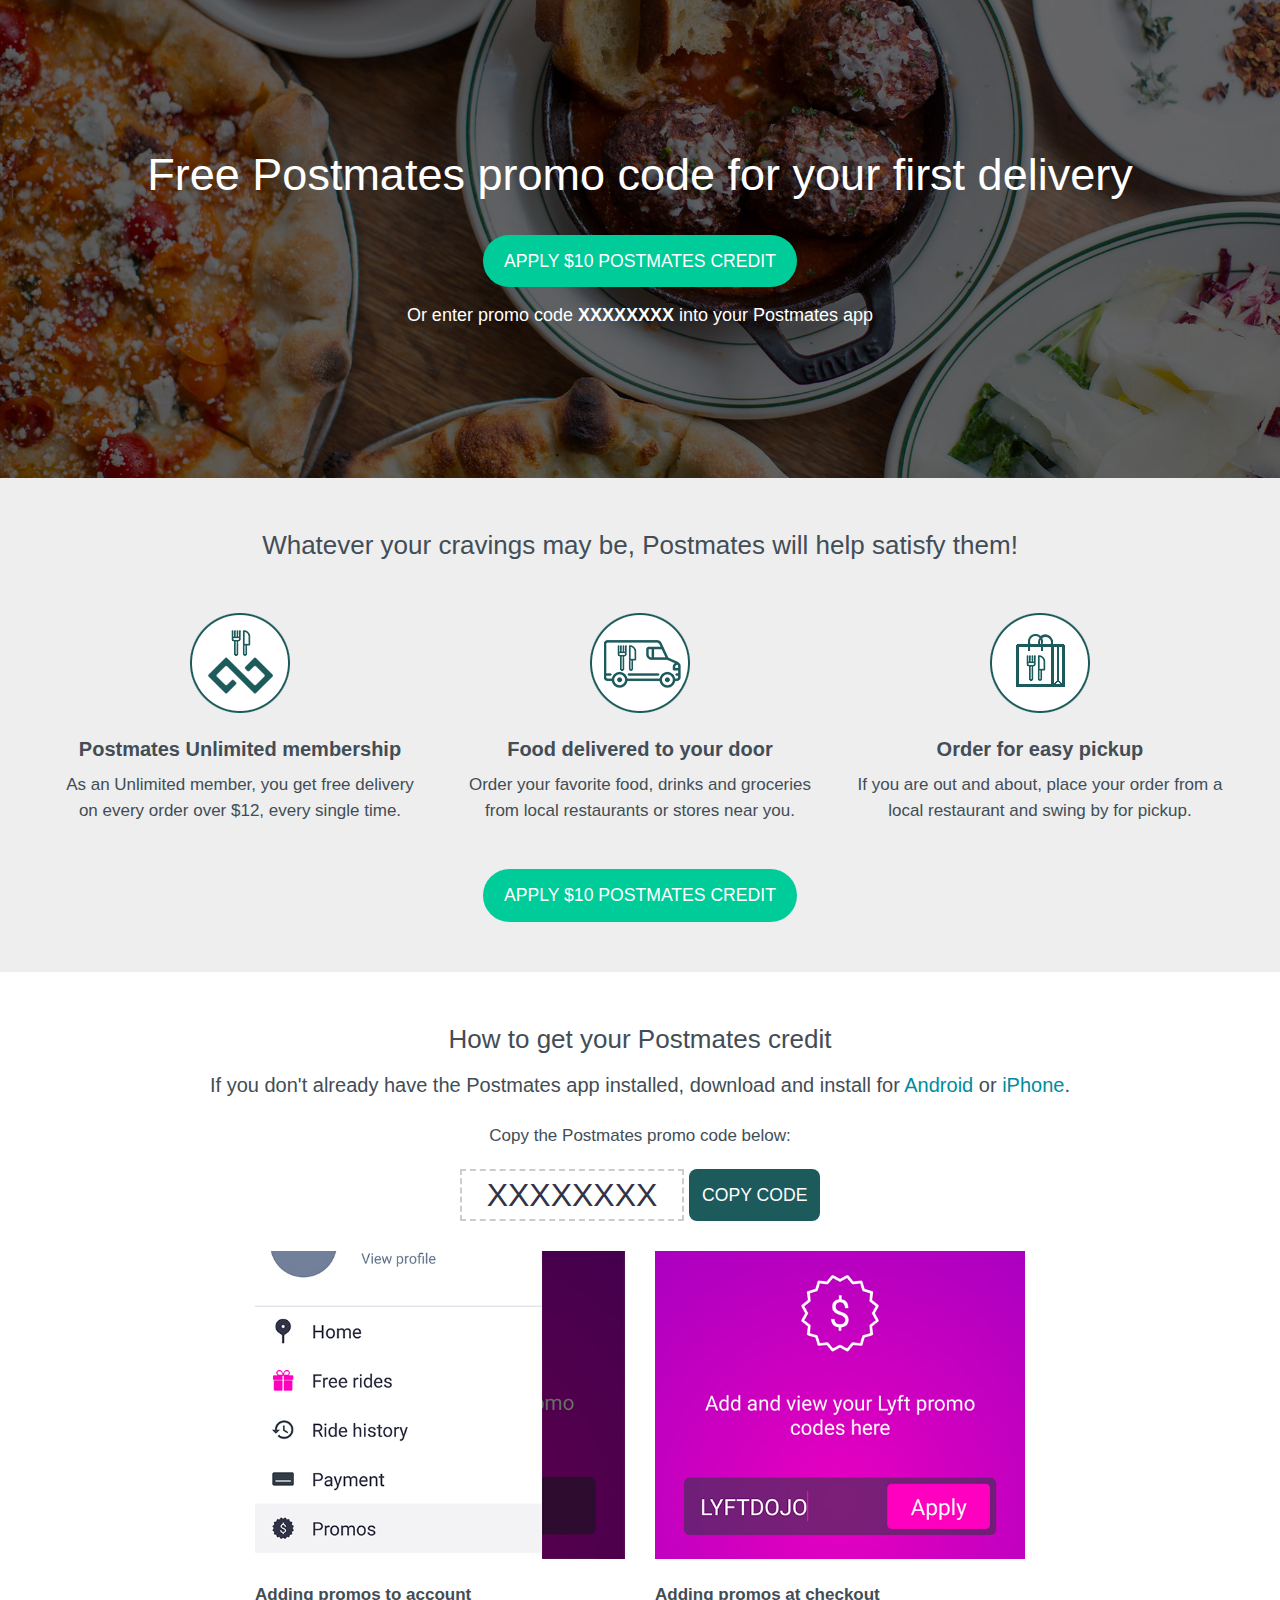
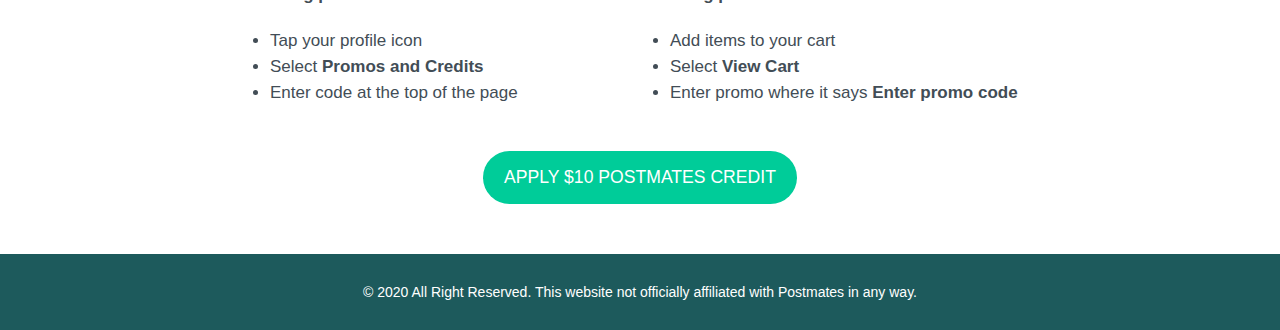
==== index.html @ f3caaba7 "Update index.html" ====
<!DOCTYPE html>
<html prefix="og: http://ogp.me/ns#" xml:lang="en-US" xmlns="http://www.w3.org/1999/xhtml" >
       <head class="at-element-marker">
       <meta http-equiv="content-type" content="text/html; charset=UTF-8">
       <link rel="shortcut icon" href="http://postmates.promo/images/favicon.ico" type="image/x-icon; charset=binary">
       <link rel="icon" href="http://postmates.promo/images/favicon.ico" type="image/x-icon; charset=binary">
       <link rel="stylesheet" type="text/css" href="css/template.css" media="all">
       <link rel="stylesheet" type="text/css" href="css/postmates.css" media="all">
       <script src="https://ajax.googleapis.com/ajax/libs/jquery/2.1.1/jquery.min.js"></script>
       <title>Enter XXXXXXXX - Postmates Promo Code - Get $10 free towards your first food delivery</title>
       <meta name="description" content="Postmates promo codes worth $10 off your first food delivery">
       <meta name="viewport" content="width=device-width, maximum-scale=1, initial-scale=1.0, user-scalable=0, minimal-ui">
       <meta name="theme-color" content="#FFDF18" />
       <script type="text/javascript">
		  function copyToClipboard(element) {
  			var $temp = $("<input>");
  			$("body").append($temp);
  			$temp.val($(element).text()).select();
  			document.execCommand("copy");
  			$temp.remove();
		  }
	   </script>
	   <!-- Hotjar Tracking Code for http://postmates.promo/ -->
<script>
    (function(h,o,t,j,a,r){
        h.hj=h.hj||function(){(h.hj.q=h.hj.q||[]).push(arguments)};
        h._hjSettings={hjid:581943,hjsv:5};
        a=o.getElementsByTagName('head')[0];
        r=o.createElement('script');r.async=1;
        r.src=t+h._hjSettings.hjid+j+h._hjSettings.hjsv;
        a.appendChild(r);
    })(window,document,'//static.hotjar.com/c/hotjar-','.js?sv=');
</script>
       </head>

<body>
<div id="canvas" class="canvas tpl-default">
  <div id="page" class="page">
    <div id="main" class="main hide-toolbar"> 
      <!-- Special submenu for All Products and Download Page --> 
      <!--TYPO3SEARCH_begin-->
      <div id="main-content"> 
        
        <!-- HERO BANNER MODULE -->
        <div id="content-c321915" class="section faded-teal" style="background-image: url('images/postmates-hero.jpg');"> <img src="images/postmates-hero.jpg" data-in-lg-src="images/postmates-hero.jpg" data-in-sm-src="images/postmates-hero.jpg" data-in-md-src="images/postmates-hero.jpg" data-in-xs-src="images/postmates-hero.jpg" data-in-xxs-src="images/postmates-hero.jpg" data-in-xl-src="images/postmates-hero.jpg" class="rimg section-image" data-remote=".section">
          <div class="container">
            <div class="section-content">
              <div id="content-c321913" class="csc-default skin-padding-m">
                <h1 class="align-center" style="color:#fff">Free Postmates promo code for your first delivery</h1>
              </div>
              <div id="content-c321918" class="csc-default">
                <div class="align-center"> <a onclick="goog_report_conversion('http://postmates.promo')" href="https://www.lyft.com/invite/LYFTDOJO" target="_blank" class="teal-button">APPLY $10 POSTMATES CREDIT</a>
                  <div style="color: #FFFFFF; font-size: 18px; margin-top:15px">Or enter promo code <b>XXXXXXXX</b> into your Postmates app</div>
                </div>
              </div>
            </div>
          </div>
        </div>
        
        <!-- DELIVERY TYPES MODULE -->
        <div id="ride-types" class="section faded-gray-lighter faded-opaque">
          <div class="container">
            <div class="section-content">
              <div id="content-c321931" class="csc-default skin-mb-l">
                <h3 class="align-center">Whatever your cravings may be, Postmates will help satisfy them!</h3>
              </div>
              <div id="content-c321939" class="csc-default">
                <div class="row flex skin-mb-s">
                  <div class="col col-sm-4">
                    <div id="content-c321934" class="csc-default">
                      <div class="csc-textpic csc-textpic-center csc-textpic-above"><a onclick="goog_report_conversion('http://postmates.promo')" href="https://www.postmates.com/" target="_blank"><img src="images/postmates-unlimited-icon.png" data-in-lg-src="images/postmates-unlimited-icon.png" data-in-sm-src="images/postmates-unlimited-icon.png" data-in-md-src="images/postmates-unlimited-icon.png" data-in-xs-src="images/postmates-unlimited-icon.png" data-in-xxs-src="images/postmates-unlimited-icon.png" data-in-xl-src="images/postmates-unlimited-icon.png" class="rimg" alt="Postmates Unlimited membership" title="Postmates Unlimited membership"></a> </div>
                    </div>
                    <div id="content-c321935" class="csc-default">
                      <h4 class="align-center bold">Postmates Unlimited membership</h4>
                      <p class="align-center">As an Unlimited member, you get free delivery on every order over $12, every single time.</p>
                    </div>
                  </div>
                  <div class="col col-sm-4">
                    <div id="content-c321932" class="csc-default">
                      <div class="csc-textpic csc-textpic-center csc-textpic-above"><a onclick="goog_report_conversion('http://postmates.promo')" href="https://www.postmates.com/" target="_blank"><img src="images/postmates-delivery-icon.png" data-in-lg-src="images/postmates-delivery-icon.png" data-in-sm-src="images/postmates-delivery-icon.png" data-in-md-src="images/postmates-delivery-icon.png" data-in-xs-src="images/postmates-delivery-icon.png" data-in-xxs-src="images/postmates-delivery-icon.png" data-in-xl-src="images/postmates-delivery-icon.png" class="rimg" alt="Food delivered to your door" title="Food delivered to your door"></a> </div>
                    </div>
                    <div id="content-c321937" class="csc-default">
                      <h4 class="align-center bold">Food delivered to your door</h4>
                      <p class="align-center">Order your favorite food, drinks and groceries from local restaurants or stores near you.</p>
                    </div>
                  </div>
                  <div class="col col-sm-4">
                    <div id="content-c321933" class="csc-default">
                      <div class="csc-textpic csc-textpic-center csc-textpic-above"><a onclick="goog_report_conversion('http://postmates.promo')" href="https://www.postmates.com/" target="_blank"><img src="images/postmates-pickup-icon.png" data-in-lg-src="images/postmates-pickup-icon.png" data-in-sm-src="images/postmates-pickup-icon.png" data-in-md-src="images/postmates-pickup-icon.png" data-in-xs-src="images/postmates-pickup-icon.png" data-in-xxs-src="images/postmates-pickup-icon.png" data-in-xl-src="images/postmates-pickup-icon.png" class="rimg" alt="Order for easy pickup" title="Order for easy pickup"></a> </div>
                    </div>
                    <div id="content-c321938" class="csc-default">
                      <h4 class="align-center bold">Order for easy pickup</h4>
                      <p class="align-center">If you are out and about, place your order from a local restaurant and swing by for pickup.</p>
                    </div>
                  </div>
                </div>
              </div>
              <div id="content-c321919" class="csc-default">
                <div class="align-center"> <a onclick="goog_report_conversion('http://postmates.promo')" href="https://www.postmates.com/" target="_blank" class="teal-button">APPLY $10 POSTMATES CREDIT</a> </div>
              </div>
            </div>
          </div>
        </div>
        
        <!-- HOW TO GET CREDIT MODULE -->
        
        <div id="how-to-get" class="section">
          <div class="container">
            <div class="section-content">
              <div id="content-c321831" class="csc-default skin-mb-l">
                <h3 class="align-center">How to get your Postmates credit</h3>
                <h4 class="align-center">If you don't already have the Postmates app installed, download and install for <a href="https://play.google.com/store/apps/details?id=com.postmates.android" target="_blank">Android</a> or <a href="https://apps.apple.com/us/app/postmates-food-delivery/id512393983" target="_blank">iPhone</a>.</h4>
              </div>
              <div id="content-c321819" class="csc-default">
                <div class="align-center">
                  <p class="align-center">Copy the Postmates promo code below:</p>
                  <div class="promo-button" id="promo">XXXXXXXX</div>
                  <button onclick="copyToClipboard('#promo')" class="dark-green-button" style="margin-bottom: 10px">COPY CODE</button>
                </div>
              </div>
              <div id="content-c321639" class="csc-default" style="margin-top: 20px">
                <div class="row flex skin-mb-s">
                  <div class="col col-sm-4 col-sm-offset-2">
                    <div id="content-c321834" class="csc-default">
                      <div class="csc-textpic csc-textpic-center csc-textpic-above"><img src="images/enter-code-snip-01.jpg" data-in-lg-src="images/enter-code-snip-01.jpg" data-in-sm-src="images/enter-code-snip-01.jpg" data-in-md-src="images/enter-code-snip-01.jpg" data-in-xs-src="images/enter-code-snip-01.jpg" data-in-xxs-src="images/enter-code-snip-01.jpg" data-in-xl-src="images/enter-code-snip-01.jpg" class="rimg" alt="Select Promos from the app menu" title="Select Promos from the app menu"> </div>
                    </div>
                    <div id="content-c321835" class="csc-default">
		       <p><strong>Adding promos to account</strong></p>
		       <ul>
			  <li>Tap your profile icon</li>
			  <li>Select <strong>Promos and Credits</strong></li>
			  <li>Enter code at the top of the page</li>
		       </ul>
                    </div>
                  </div>
                  <div class="col col-sm-4">
                    <div id="content-c321833" class="csc-default">
                      <div class="csc-textpic csc-textpic-center csc-textpic-above"><img src="images/enter-code-snip-lyftdojo.jpg" data-in-lg-src="images/enter-code-snip-lyftdojo.jpg" data-in-sm-src="images/enter-code-snip-lyftdojo.jpg" data-in-md-src="images/enter-code-snip-lyftdojo.jpg" data-in-xs-src="images/enter-code-snip-lyftdojo.jpg" data-in-xxs-src="images/enter-code-snip-lyftdojo.jpg" data-in-xl-src="images/enter-code-snip-lyftdojo.jpg" class="rimg" alt="Enter promo code LYFTDOJO" title="Enter promo code LYFTDOJO"> </div>
                    </div>
                    <div id="content-c321838" class="csc-default">
                      <p><strong>Adding promos at checkout</strong></p>
		       <ul>
			  <li>Add items to your cart</li>
			  <li>Select <strong>View Cart</strong></li>
			  <li>Enter promo where it says <strong>Enter promo code</strong></li>
		       </ul>
                    </div>
                  </div>
                </div>
              </div>
              <div id="content-c325519" class="csc-default">
                <div class="align-center"> <a onclick="goog_report_conversion('http://postmates.promo')" href="https://www.postmates.com/" target="_blank" class="teal-button">APPLY $10 POSTMATES CREDIT</a> </div>
              </div>
            </div>
          </div>
        </div>
        
        <!-- PROMO CODE TABLE MODULE -->
        
        <!--<div id="promo-table" class="section">
            <div class="container">
              <h3 class="align-center">Lyft promo codes for new users</h3>
              <p class="align-center">These promo codes are valid for first time Lyft users. Once you have installed the Lyft app, you can redeem any of the following codes for up to $50 in free credit towards your first ride. Credit amount may vary based on your location.</p>
              <table class="table table-striped">
                <thead>
                  <tr>
                    <th>Promo Code</th>
                    <th class="hidden-element-480">Credit amount</th>
                    <th>Expiration Date</th>
                  </tr>
                </thead>
                <tbody>
                  <tr>
                    <td>LYFTDOJO</td>
                    <td class="hidden-element-480">First ride up to $50*</td>
                    <td>12/31/18</td>
                  </tr>
                  <tr>
                    <td>LYFTDEAL50</td>
                    <td class="hidden-element-480">First ride up to $50*</td>
                    <td>12/31/18</td>
                  </tr>
		  <tr>
                    <td>JOYRIDE50</td>
                    <td class="hidden-element-480">First ride up to $50*</td>
                    <td>12/31/18</td>
                  </tr>
                  <tr>
                    <td>LYFTCHEER</td>
                    <td class="hidden-element-480">First ride up to $50*</td>
                    <td>9/30/17</td>
                  </tr>
                  <tr>
                    <td>RIDER2018</td>
                    <td class="hidden-element-480">First ride up to $50*</td>
                    <td>12/31/18</td>
                  </tr>
                  <tr>
                    <td>LYFTGLEE</td>
                    <td class="hidden-element-480">First ride up to $50*</td>
                    <td>3/31/19</td>
                  </tr>
                  <tr>
                    <td>LYFTENVY</td>
                    <td class="hidden-element-480">First ride up to $50*</td>
                    <td>3/31/19</td>
                  </tr>
                  <tr>
                    <td>LYFTHEART</td>
                    <td class="hidden-element-480">First ride up to $50*</td>
                    <td>3/31/19</td>
                  </tr>
                  <tr>
                    <td>LYFTBANG</td>
                    <td class="hidden-element-480">First ride up to $50*</td>
                    <td>3/31/19</td>
                  </tr>
                  <tr>
                    <td>&nbsp;</td>
                    <td class="hidden-element-480">*Amount varies based on location</td>
                    <td>&nbsp;</td>
                  </tr>
                </tbody>
              </table>
            </div>
          </div>-->
        
        <!-- FOOTER MODULE -->
        
        <div id="footer" class="section faded-opaque skin-inverse align-center" style="background-color:#1d5a5c">
          <div class="container">
            <div class="section-content">
              <div id="content-c321917" class="csc-default skin-padding-xl">
                <p class="align-center">© 2020 All Right Reserved. This website not officially affiliated with Postmates in any way. </p>
              </div>
            </div>
          </div>
        </div>
      </div>
    </div>
  </div>
</div>
 <script>
  (function(i,s,o,g,r,a,m){i['GoogleAnalyticsObject']=r;i[r]=i[r]||function(){
  (i[r].q=i[r].q||[]).push(arguments)},i[r].l=1*new Date();a=s.createElement(o),
  m=s.getElementsByTagName(o)[0];a.async=1;a.src=g;m.parentNode.insertBefore(a,m)
  })(window,document,'script','https://www.google-analytics.com/analytics.js','ga');

  ga('create', 'UA-1413649-17', 'auto');
  ga('send', 'pageview');

</script>

<!-- Google Code for Coupon click Conversion Page
In your html page, add the snippet and call
goog_report_conversion when someone clicks on the
chosen link or button. -->
<script type="text/javascript">
  /* <![CDATA[ */
  goog_snippet_vars = function() {
    var w = window;
    w.google_conversion_id = 844018194;
    w.google_conversion_label = "xJITCLjqq3MQkuS6kgM";
    w.google_remarketing_only = false;
  }
  // DO NOT CHANGE THE CODE BELOW.
  goog_report_conversion = function(url) {
    goog_snippet_vars();
    window.google_conversion_format = "3";
    var opt = new Object();
    opt.onload_callback = function() {
    if (typeof(url) != 'undefined') {
      window.location = url;
    }
  }
  var conv_handler = window['google_trackConversion'];
  if (typeof(conv_handler) == 'function') {
    conv_handler(opt);
  }
}
/* ]]> */
</script>
<script type="text/javascript"
  src="//www.googleadservices.com/pagead/conversion_async.js">
</script>


</body>
</html>
---- css/postmates.css ----
/*
MULBERRY #352384
LYFT PINK #FF00BF
CHARCOAL #333347
OFF-WHITE #F3F3F5
YELLOW #FFDF18
TEAL #00CC99
DARK GREEN #1D5A5C
*/

#promo-table {
	border-top:2px solid #eeeeee;
}
.table-striped>tbody>tr:nth-of-type(odd) {
	background-color: #f9f9f9;
}
.table tr {
	text-align: left;
}
.table>tbody>tr>td, .table>tbody>tr>th, .table>tfoot>tr>td, .table>tfoot>tr>th, .table>thead>tr>td, .table>thead>tr>th {
	padding: 8px;
	line-height: 1.42857143;
	vertical-align: top;
}
.faded-teal .card-top:before, .faded-teal:before {
	background-color: #000000 !important;
	opacity: .6 !important;
}
.faded-gray-lighter .card-top:before, .faded-gray-lighter:before {
	background: #eee;
}
.hero .section > .container {
	padding-bottom: 30px !important;
}

@media (min-width: 768px) {
#content-c321915.section {
	padding: 150px 0;
}
}

@media (max-width: 767px) {
.col+.col {
	text-align: center !important;
	margin-top: 50px !important;
}
}

@media (max-width: 480px) {
.teal-button, .pink-button, .promo-button, .purple-button {
	width: 100%;
}
#ride-types.section, #how-to-get.section, #promo-table.section {
	padding: 25px 0;
}
#content-c321931.skin-mb-l {
	margin-bottom: 25px;
}
.col+.col {
	margin-top: 35px !important;
}
.hidden-element-480 {
	display:none;
}
}
#content-c321831.skin-mb-l {
	margin-bottom: 25px;
}
#footer.section {
	padding: 15px;
}
#footer.section p {
	margin: 10px 0;
	font-size: 14px;
}
.teal-button {
	color: #fff;
	background-color: #00CC99;
	display: inline-block;
	font-weight: 400;
	text-align: center;
	white-space: nowrap;
	vertical-align: middle;
	cursor: pointer;
	-webkit-user-select: none;
	-moz-user-select: none;
	-ms-user-select: none;
	user-select: none;
	border: .08333rem solid transparent;
	padding: .75rem 1.25rem;
	font-size: 1.1rem;
	line-height: 1.5;
	border-radius: 28px;
}
.teal-button:hover {
	color: #fff;
	background-color: rgba(0, 204, 153, 0.7);
	text-decoration: none;
}
.pink-button {
	color: #fff;
	background-color: #ff00bf;
	display: inline-block;
	font-weight: 400;
	text-align: center;
	white-space: nowrap;
	vertical-align: middle;
	cursor: pointer;
	-webkit-user-select: none;
	-moz-user-select: none;
	-ms-user-select: none;
	user-select: none;
	border: .08333rem solid transparent;
	padding: .75rem;
	font-size: 1.1rem;
	line-height: 1.5;
	border-radius: .5rem;
}
.pink-button:hover {
	color: #fff;
	background-color: rgba(255, 0, 191, 0.7);
	text-decoration: none;
}
.purple-button {
	color: #fff;
	background-color: #352384;
	display: inline-block;
	font-weight: 400;
	text-align: center;
	white-space: nowrap;
	vertical-align: middle;
	cursor: pointer;
	-webkit-user-select: none;
	-moz-user-select: none;
	-ms-user-select: none;
	user-select: none;
	border: .08333rem solid transparent;
	padding: .75rem;
	font-size: 1.1rem;
	line-height: 1.5;
	border-radius: .5rem;
}
.purple-button:hover {
	color: #fff;
	background-color: rgba(53, 35, 132, 0.7);
	text-decoration: none;
}
.dark-green-button {
	color: #fff;
	background-color: #1D5A5C;
	display: inline-block;
	font-weight: 400;
	text-align: center;
	white-space: nowrap;
	vertical-align: middle;
	cursor: pointer;
	-webkit-user-select: none;
	-moz-user-select: none;
	-ms-user-select: none;
	user-select: none;
	border: .08333rem solid transparent;
	padding: .75rem;
	font-size: 1.1rem;
	line-height: 1.5;
	border-radius: .5rem;
}
.dark-green-button:hover {
	color: #fff;
	background-color: rgba(29, 90, 92, 0.7);
	text-decoration: none;
}
.promo-button {
	color: #333347;
	background-color: #fff;
	display: inline-block;
	font-weight: 400;
	text-align: center;
	white-space: nowrap;
	vertical-align: middle;
	cursor: pointer;
	-webkit-user-select: none;
	-moz-user-select: none;
	-ms-user-select: none;
	user-select: none;
	border: #ccc dashed 2px;
	padding: 0 25px;
	font-size: 32px;
	line-height: 1.5;
	margin-bottom: 10px;/*border-radius: .5rem;*/
}
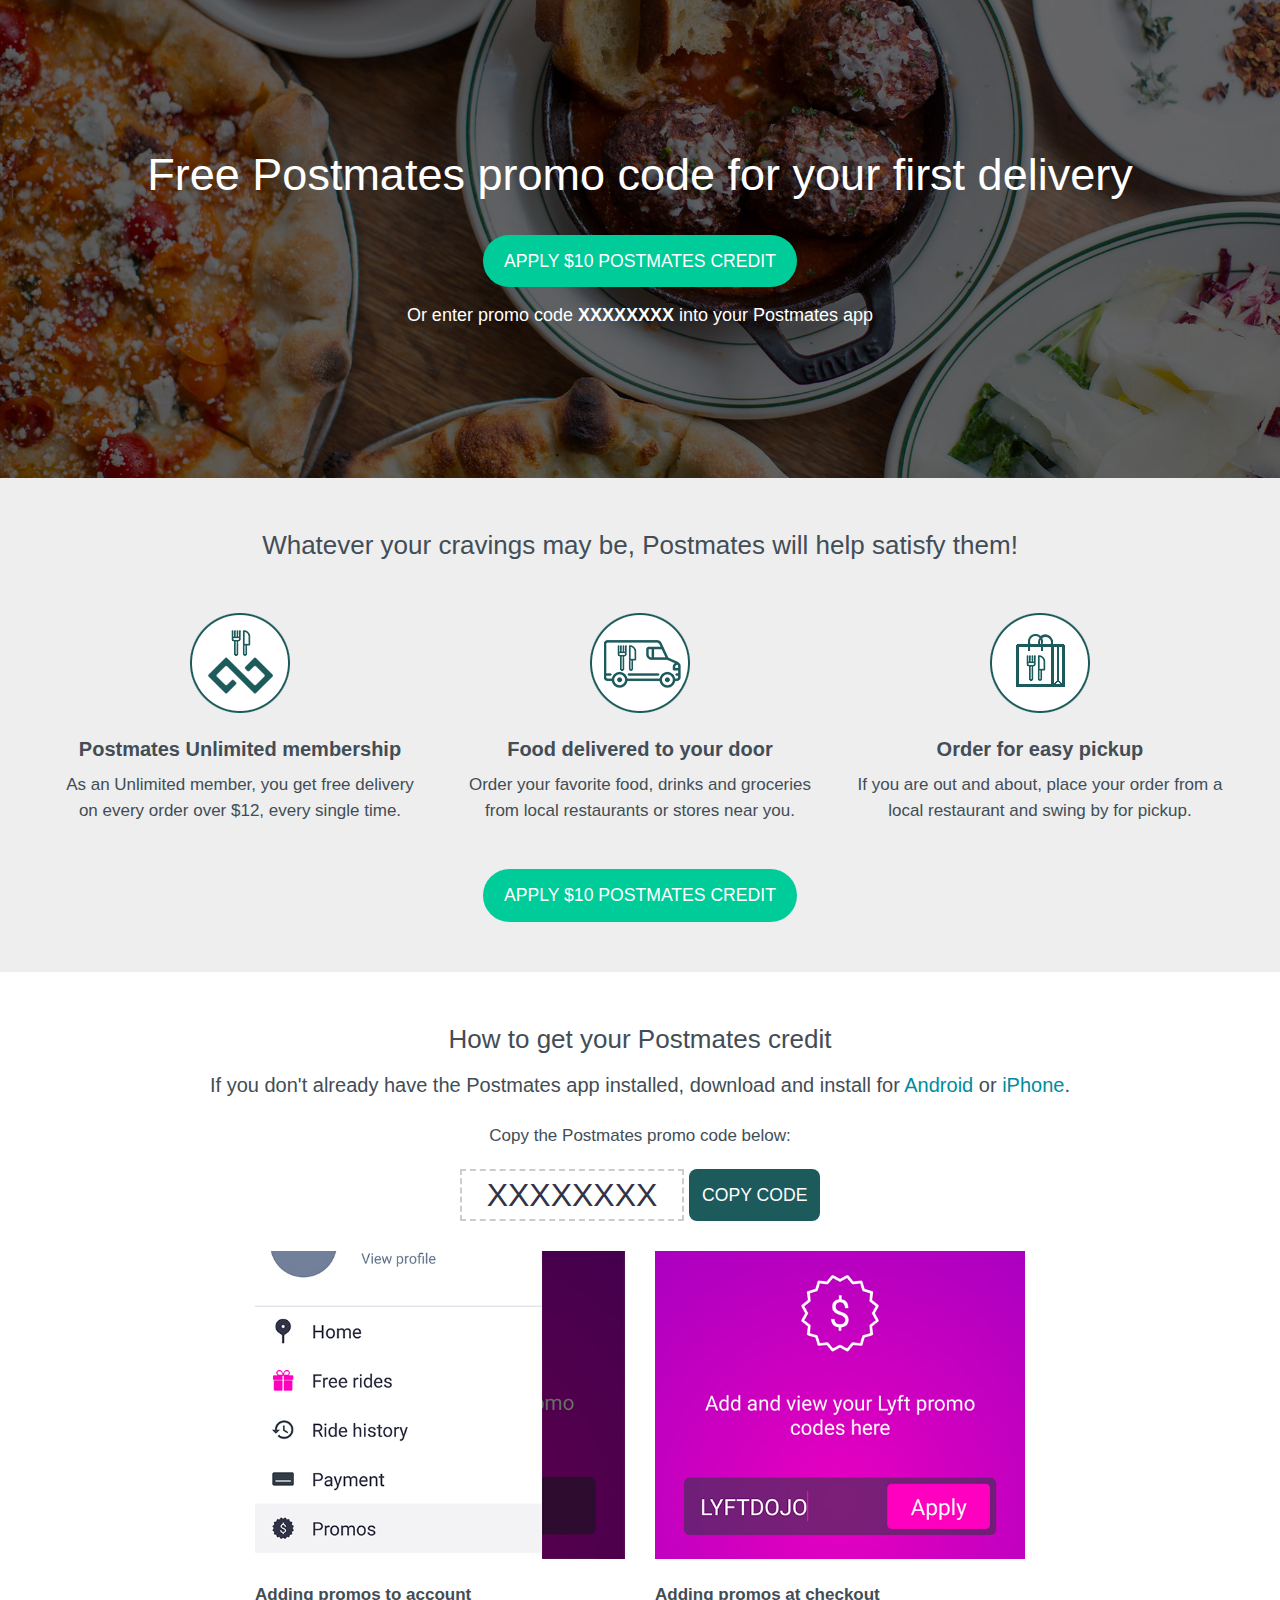
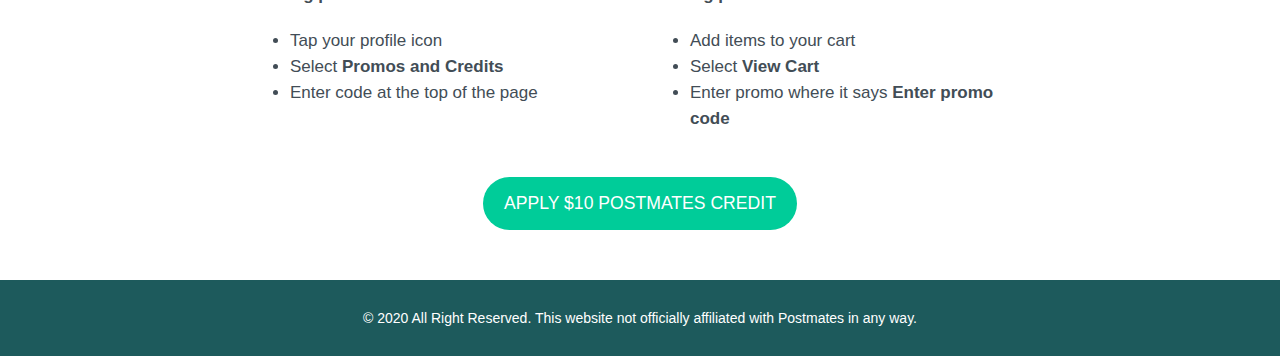
==== commit 6e43ad2b: "Update index.html" ====
--- a/index.html
+++ b/index.html
@@ -126,7 +126,7 @@
                     </div>
                     <div id="content-c321835" class="csc-default">
 		       <p><strong>Adding promos to account</strong></p>
-		       <ul>
+		       <ul style="margin-left:20px">
 			  <li>Tap your profile icon</li>
 			  <li>Select <strong>Promos and Credits</strong></li>
 			  <li>Enter code at the top of the page</li>
@@ -139,7 +139,7 @@
                     </div>
                     <div id="content-c321838" class="csc-default">
                       <p><strong>Adding promos at checkout</strong></p>
-		       <ul>
+		       <ul style="margin-left:20px">
 			  <li>Add items to your cart</li>
 			  <li>Select <strong>View Cart</strong></li>
 			  <li>Enter promo where it says <strong>Enter promo code</strong></li>
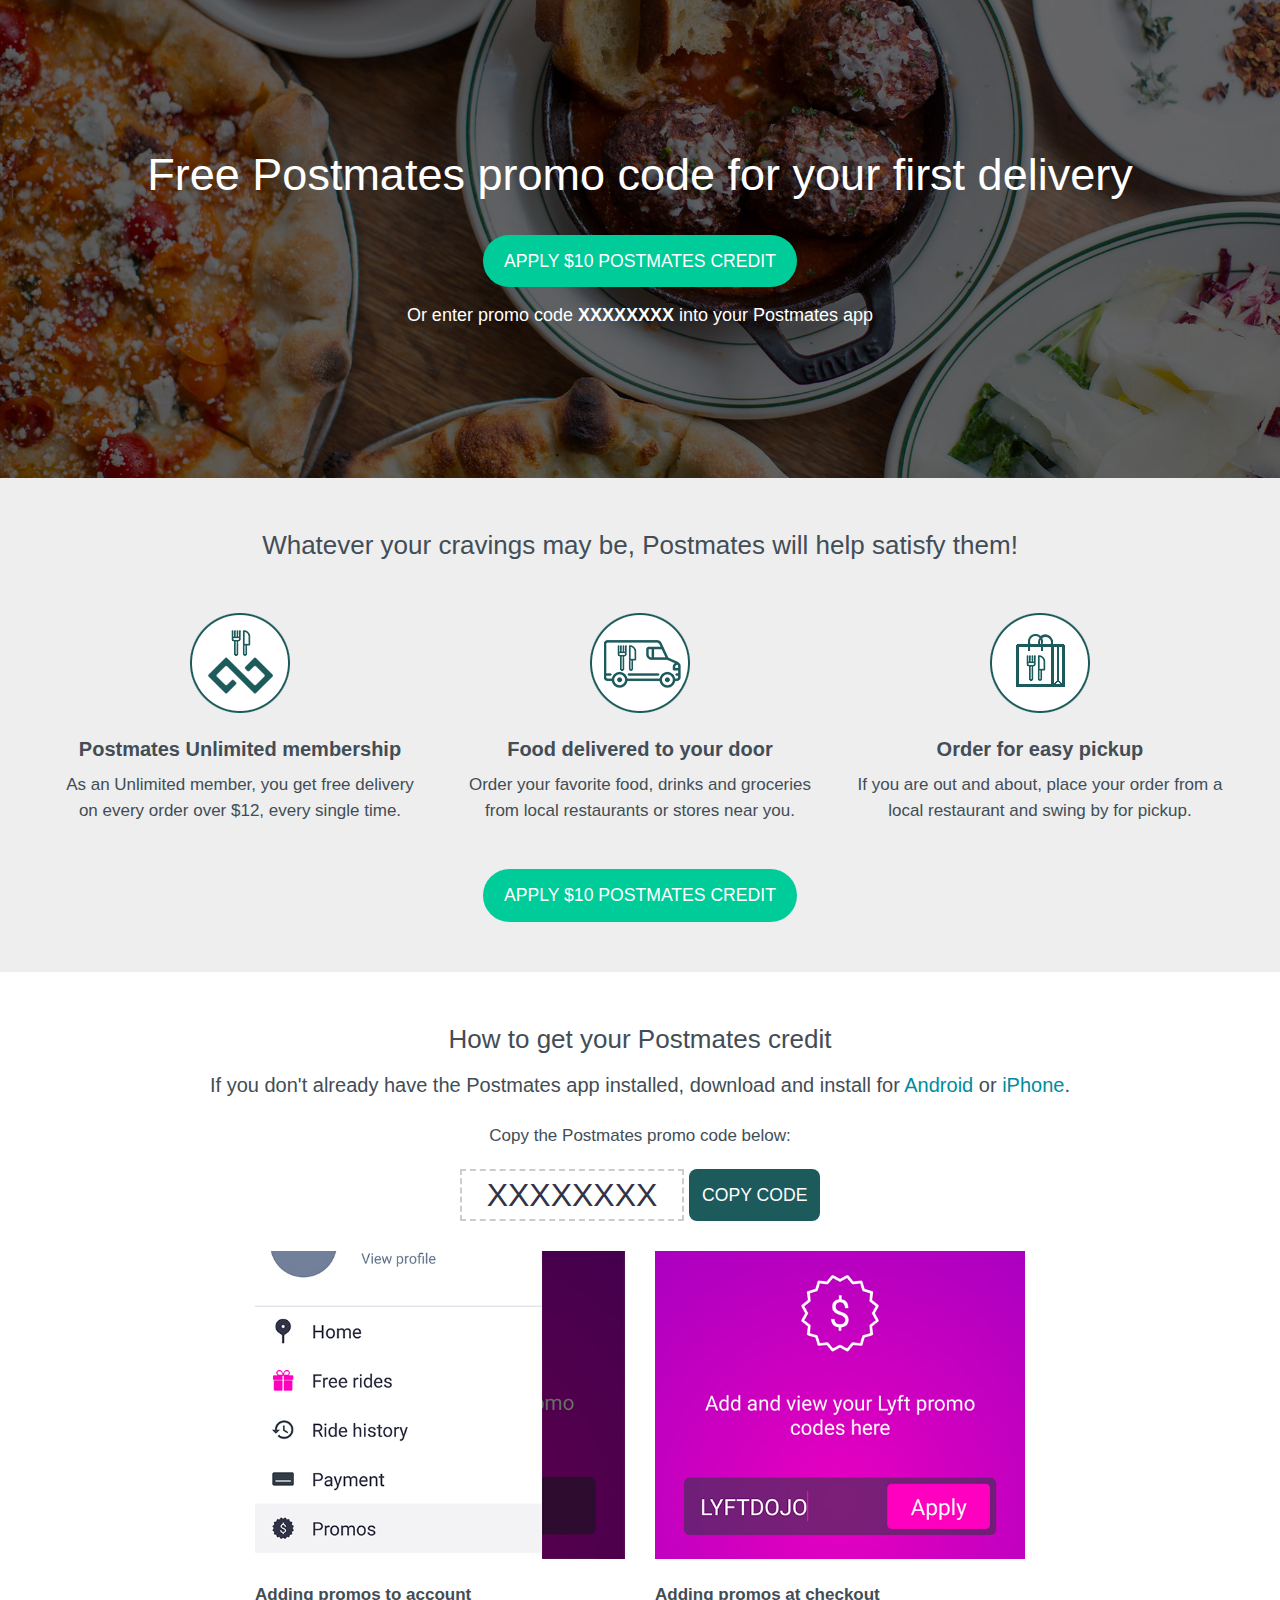
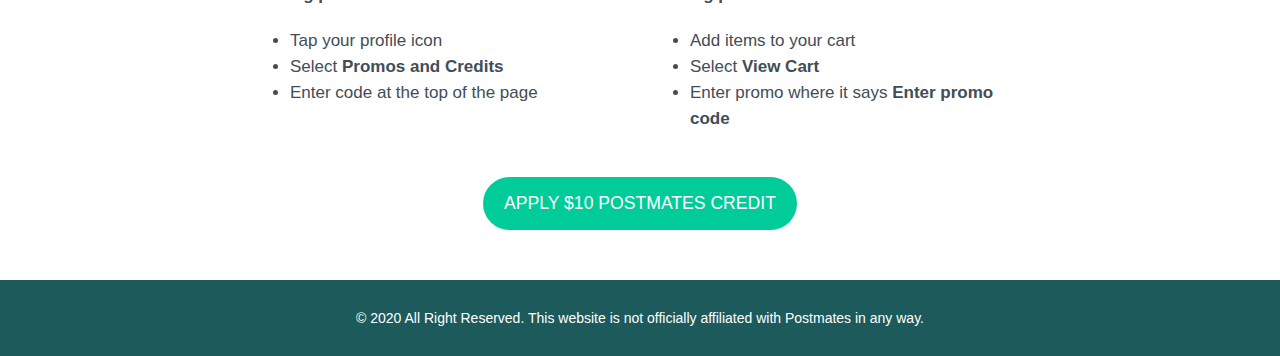
==== commit c859f67b: "Update index.html" ====
--- a/index.html
+++ b/index.html
@@ -231,7 +231,7 @@
           <div class="container">
             <div class="section-content">
               <div id="content-c321917" class="csc-default skin-padding-xl">
-                <p class="align-center">© 2020 All Right Reserved. This website not officially affiliated with Postmates in any way. </p>
+                <p class="align-center">© 2020 All Right Reserved. This website is not officially affiliated with Postmates in any way.</p>
               </div>
             </div>
           </div>
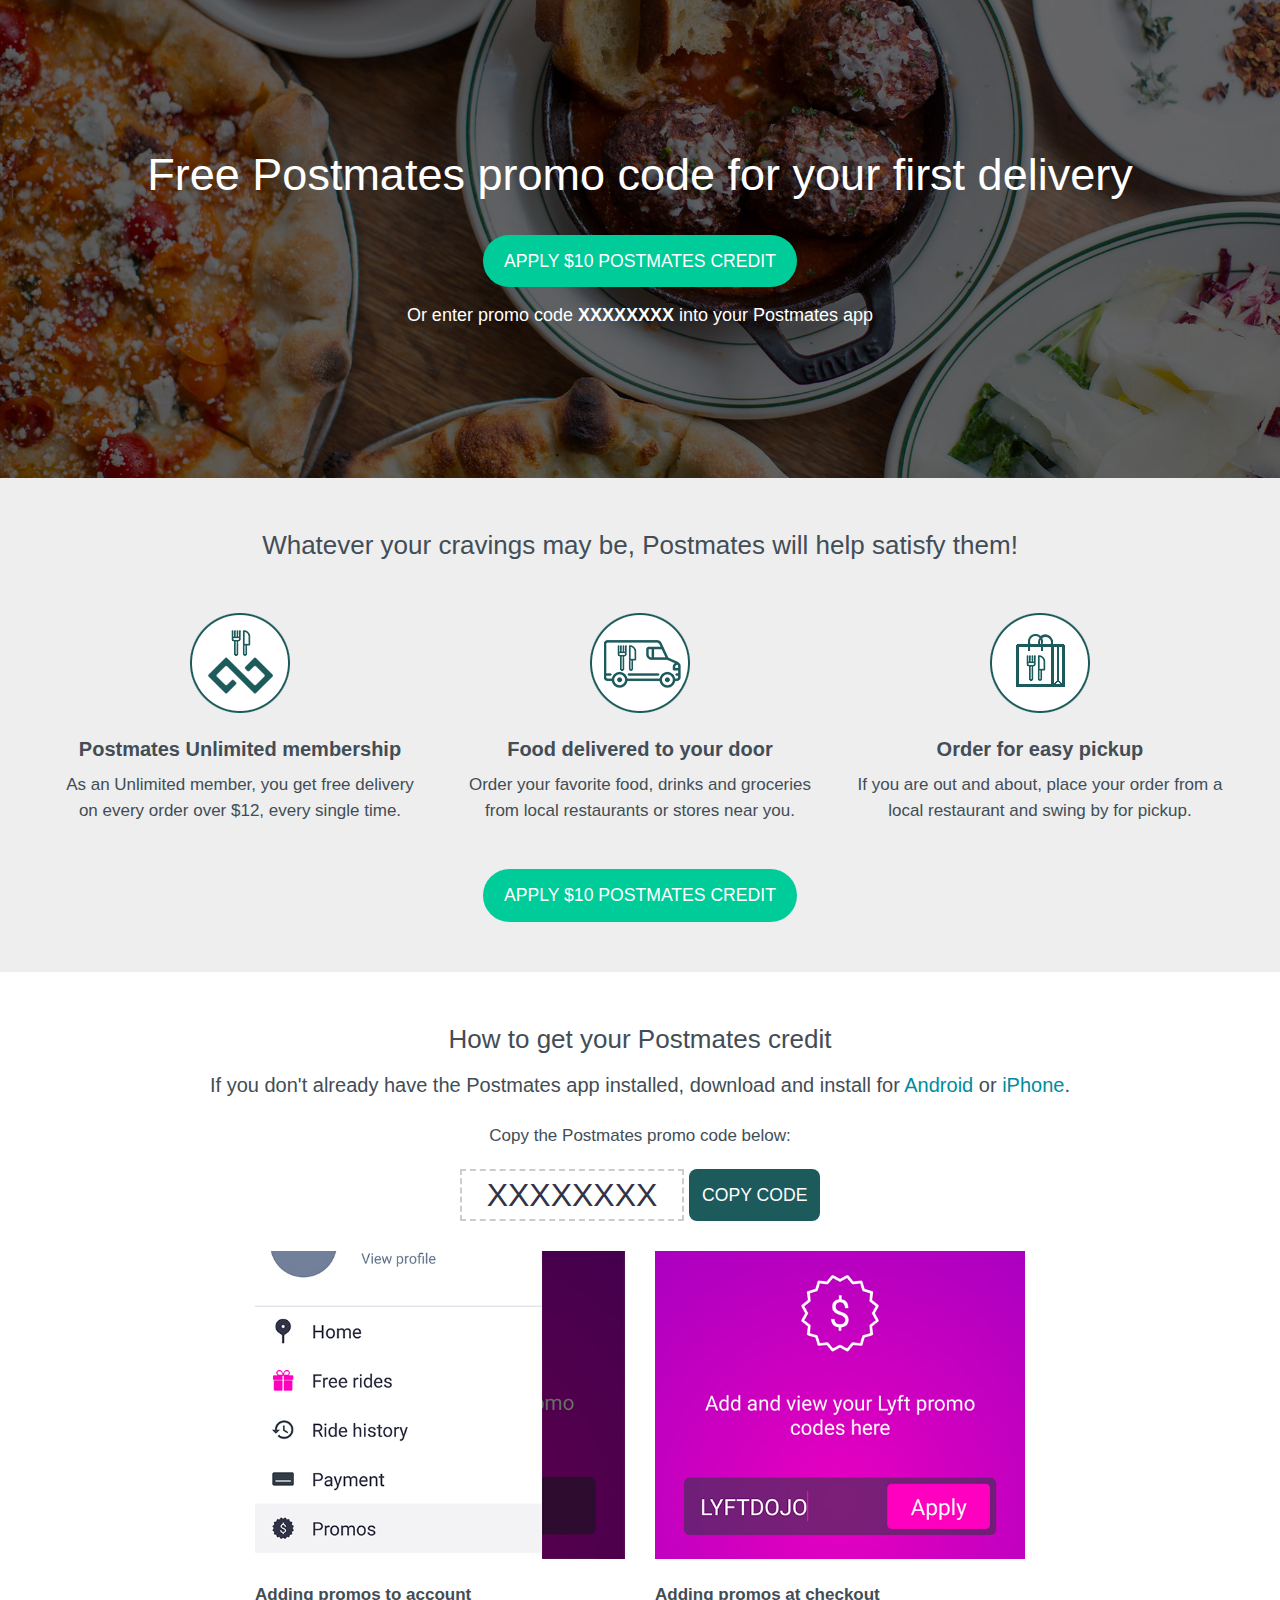
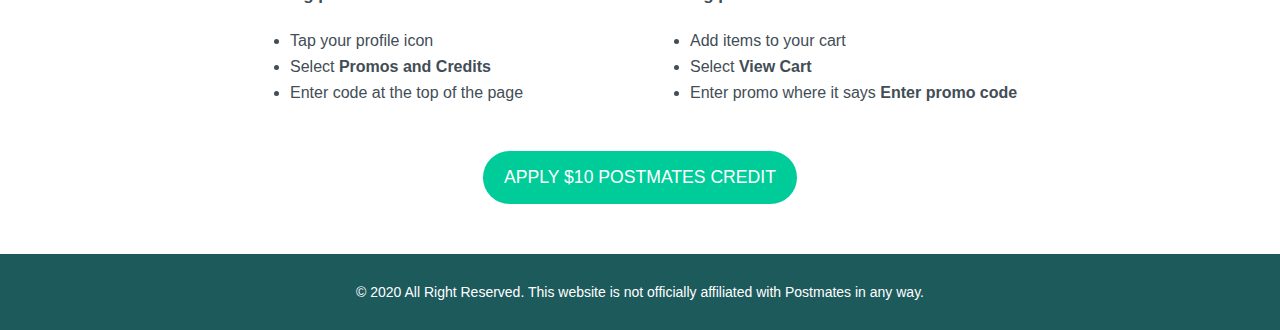
==== commit 3dfb153e: "Update index.html" ====
--- a/index.html
+++ b/index.html
@@ -126,7 +126,7 @@
                     </div>
                     <div id="content-c321835" class="csc-default">
 		       <p><strong>Adding promos to account</strong></p>
-		       <ul style="margin-left:20px">
+		       <ul style="margin-left:20px; font-size:16px">
 			  <li>Tap your profile icon</li>
 			  <li>Select <strong>Promos and Credits</strong></li>
 			  <li>Enter code at the top of the page</li>
@@ -139,7 +139,7 @@
                     </div>
                     <div id="content-c321838" class="csc-default">
                       <p><strong>Adding promos at checkout</strong></p>
-		       <ul style="margin-left:20px">
+		       <ul style="margin-left:20px; font-size:16px">
 			  <li>Add items to your cart</li>
 			  <li>Select <strong>View Cart</strong></li>
 			  <li>Enter promo where it says <strong>Enter promo code</strong></li>
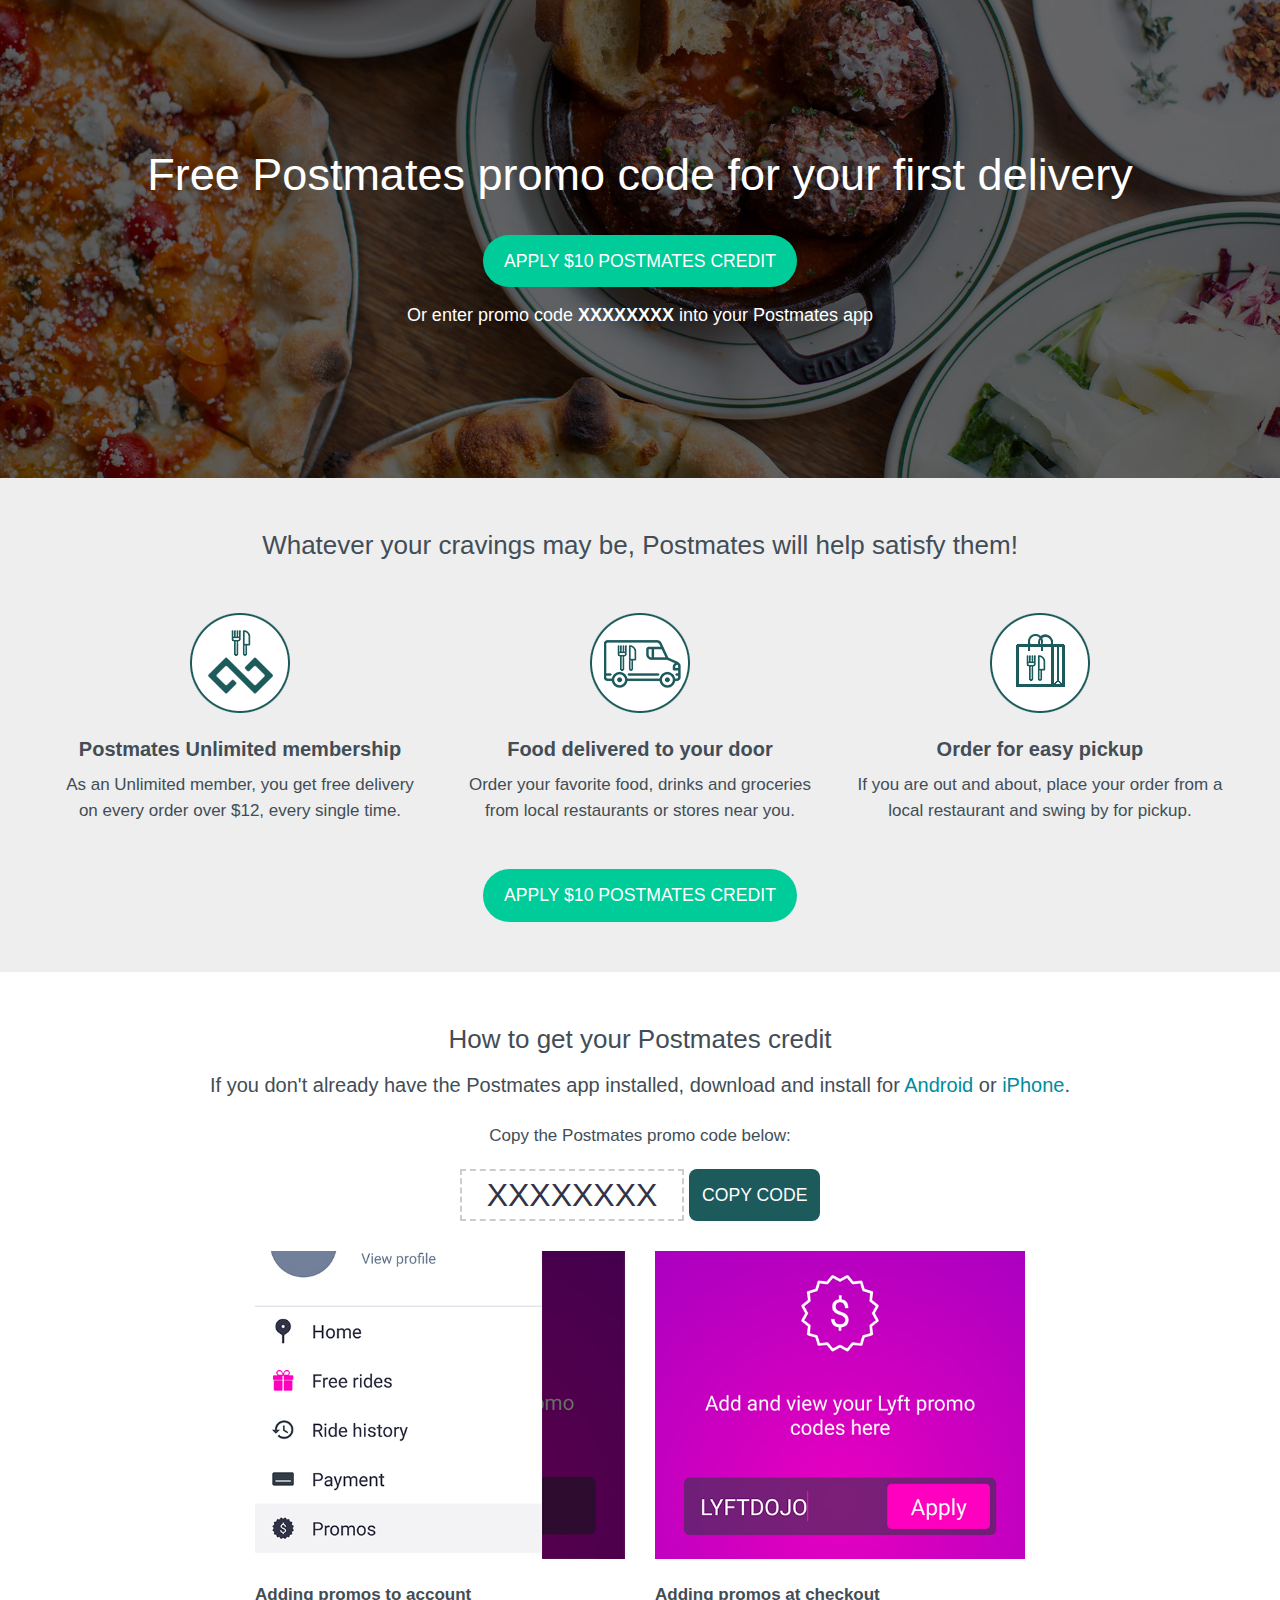
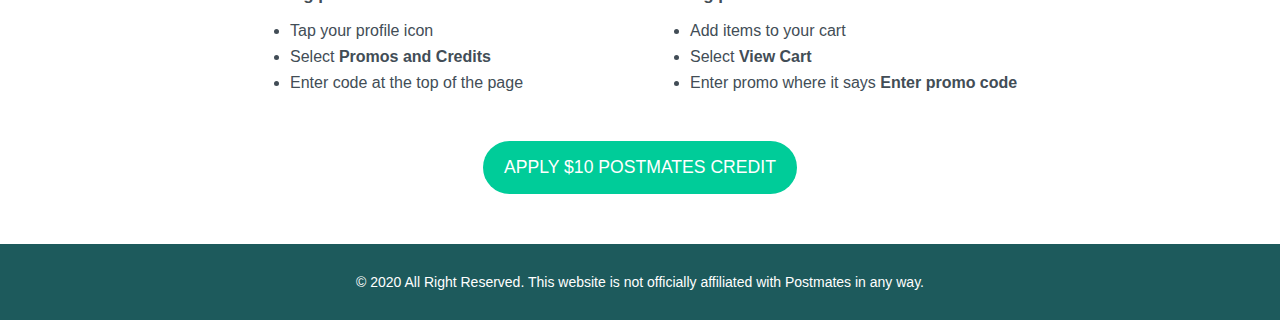
==== commit f7001510: "Update index.html" ====
--- a/index.html
+++ b/index.html
@@ -125,7 +125,7 @@
                       <div class="csc-textpic csc-textpic-center csc-textpic-above"><img src="images/enter-code-snip-01.jpg" data-in-lg-src="images/enter-code-snip-01.jpg" data-in-sm-src="images/enter-code-snip-01.jpg" data-in-md-src="images/enter-code-snip-01.jpg" data-in-xs-src="images/enter-code-snip-01.jpg" data-in-xxs-src="images/enter-code-snip-01.jpg" data-in-xl-src="images/enter-code-snip-01.jpg" class="rimg" alt="Select Promos from the app menu" title="Select Promos from the app menu"> </div>
                     </div>
                     <div id="content-c321835" class="csc-default">
-		       <p><strong>Adding promos to account</strong></p>
+		       <p style="margin-bottom:10px"><strong>Adding promos to account</strong></p>
 		       <ul style="margin-left:20px; font-size:16px">
 			  <li>Tap your profile icon</li>
 			  <li>Select <strong>Promos and Credits</strong></li>
@@ -138,7 +138,7 @@
                       <div class="csc-textpic csc-textpic-center csc-textpic-above"><img src="images/enter-code-snip-lyftdojo.jpg" data-in-lg-src="images/enter-code-snip-lyftdojo.jpg" data-in-sm-src="images/enter-code-snip-lyftdojo.jpg" data-in-md-src="images/enter-code-snip-lyftdojo.jpg" data-in-xs-src="images/enter-code-snip-lyftdojo.jpg" data-in-xxs-src="images/enter-code-snip-lyftdojo.jpg" data-in-xl-src="images/enter-code-snip-lyftdojo.jpg" class="rimg" alt="Enter promo code LYFTDOJO" title="Enter promo code LYFTDOJO"> </div>
                     </div>
                     <div id="content-c321838" class="csc-default">
-                      <p><strong>Adding promos at checkout</strong></p>
+                      <p style="margin-bottom:10px"><strong>Adding promos at checkout</strong></p>
 		       <ul style="margin-left:20px; font-size:16px">
 			  <li>Add items to your cart</li>
 			  <li>Select <strong>View Cart</strong></li>
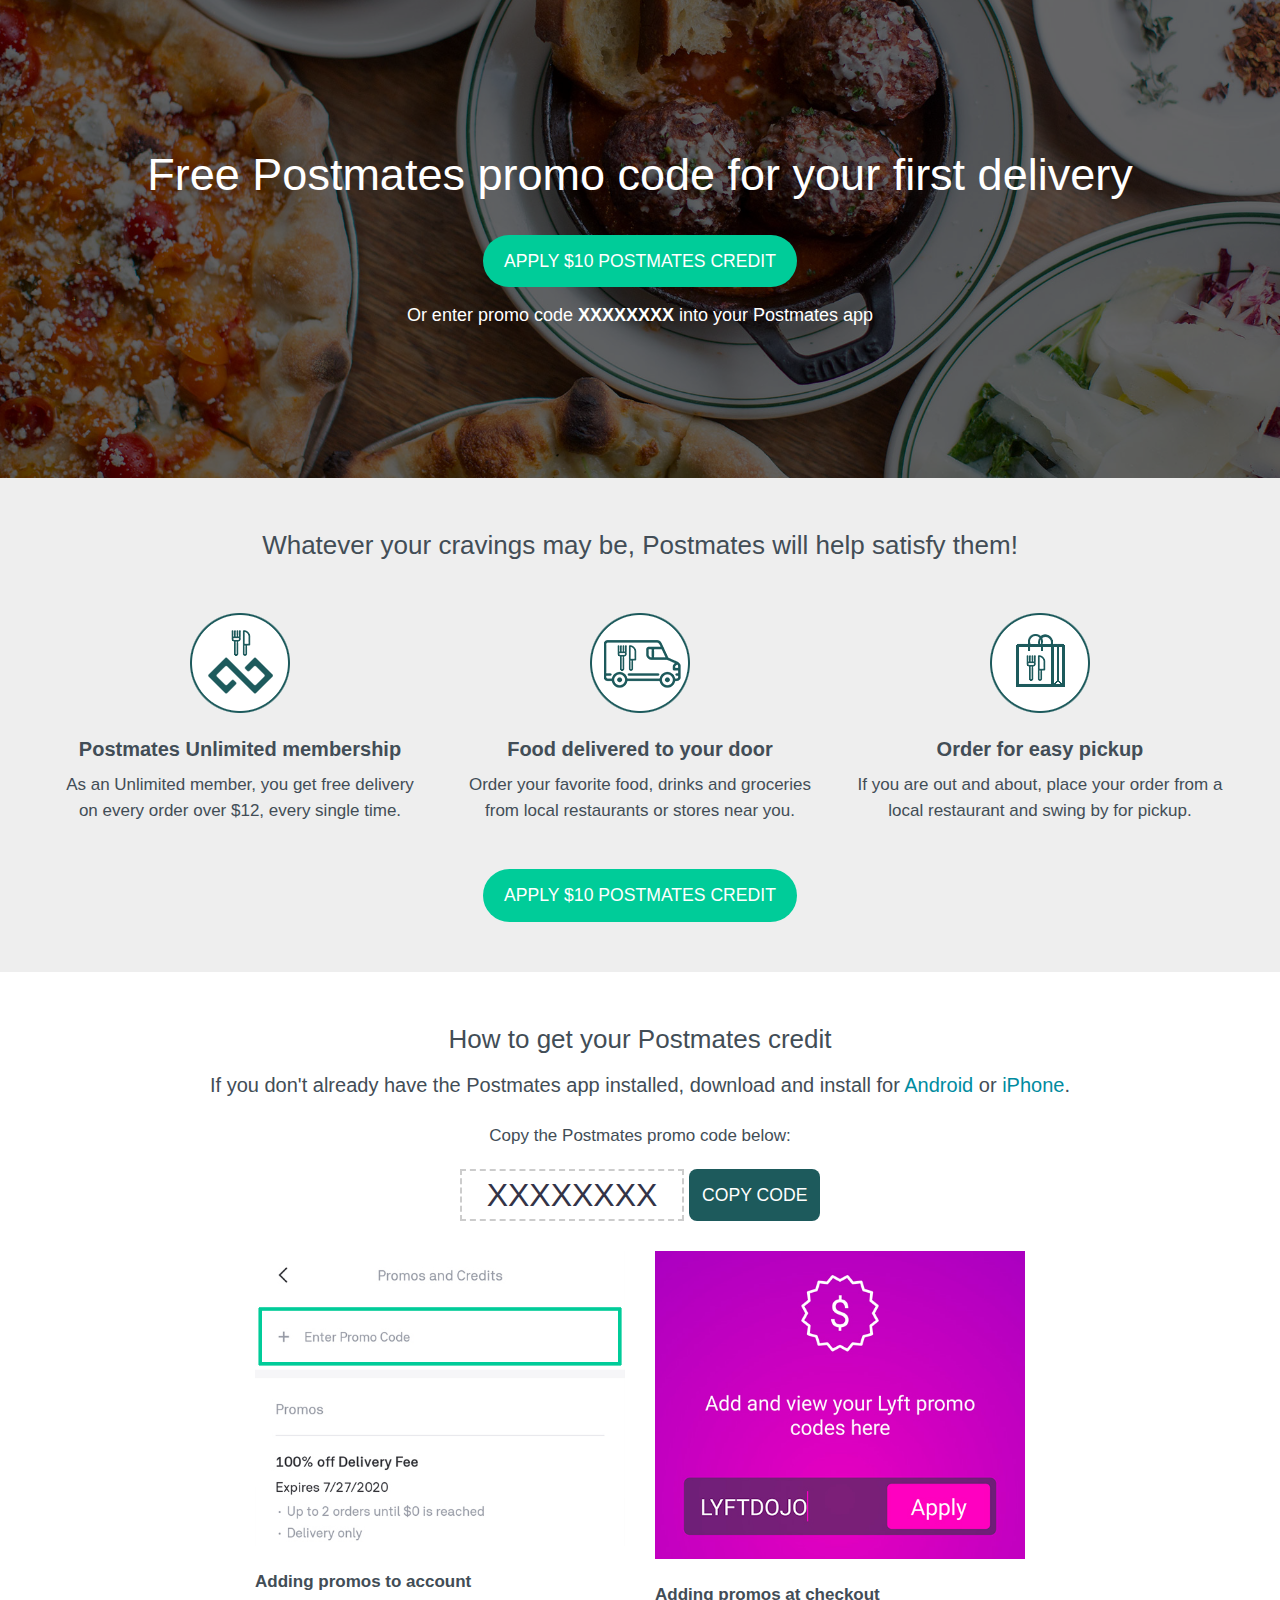
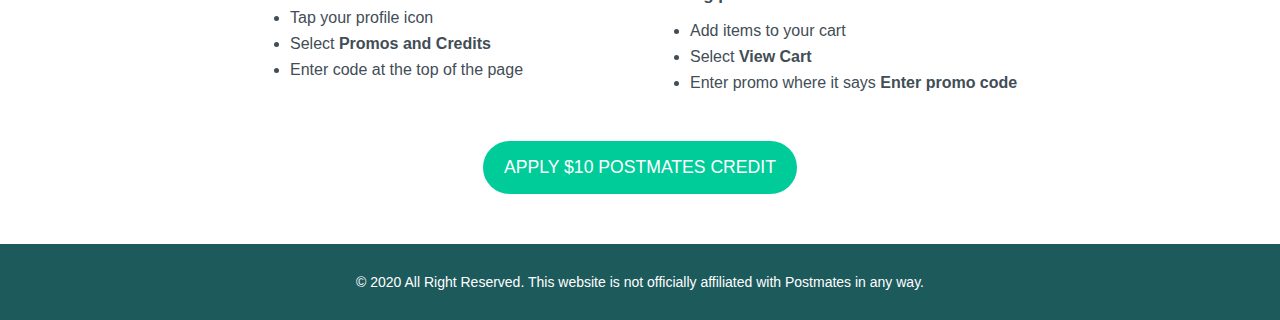
==== commit ed13875d: "Update index.html" ====
--- a/index.html
+++ b/index.html
@@ -122,7 +122,7 @@
                 <div class="row flex skin-mb-s">
                   <div class="col col-sm-4 col-sm-offset-2">
                     <div id="content-c321834" class="csc-default">
-                      <div class="csc-textpic csc-textpic-center csc-textpic-above"><img src="images/enter-code-snip-01.jpg" data-in-lg-src="images/enter-code-snip-01.jpg" data-in-sm-src="images/enter-code-snip-01.jpg" data-in-md-src="images/enter-code-snip-01.jpg" data-in-xs-src="images/enter-code-snip-01.jpg" data-in-xxs-src="images/enter-code-snip-01.jpg" data-in-xl-src="images/enter-code-snip-01.jpg" class="rimg" alt="Select Promos from the app menu" title="Select Promos from the app menu"> </div>
+                      <div class="csc-textpic csc-textpic-center csc-textpic-above"><img src="images/promo-account-screen.jpg" data-in-lg-src="images/promo-account-screen.jpg" data-in-sm-src="images/promo-account-screen.jpg" data-in-md-src="images/promo-account-screen.jpg" data-in-xs-src="images/promo-account-screen.jpg" data-in-xxs-src="images/promo-account-screen.jpg" data-in-xl-src="images/promo-account-screen.jpg" class="rimg" alt="Adding promos to account" title="Adding promos to account"> </div>
                     </div>
                     <div id="content-c321835" class="csc-default">
 		       <p style="margin-bottom:10px"><strong>Adding promos to account</strong></p>
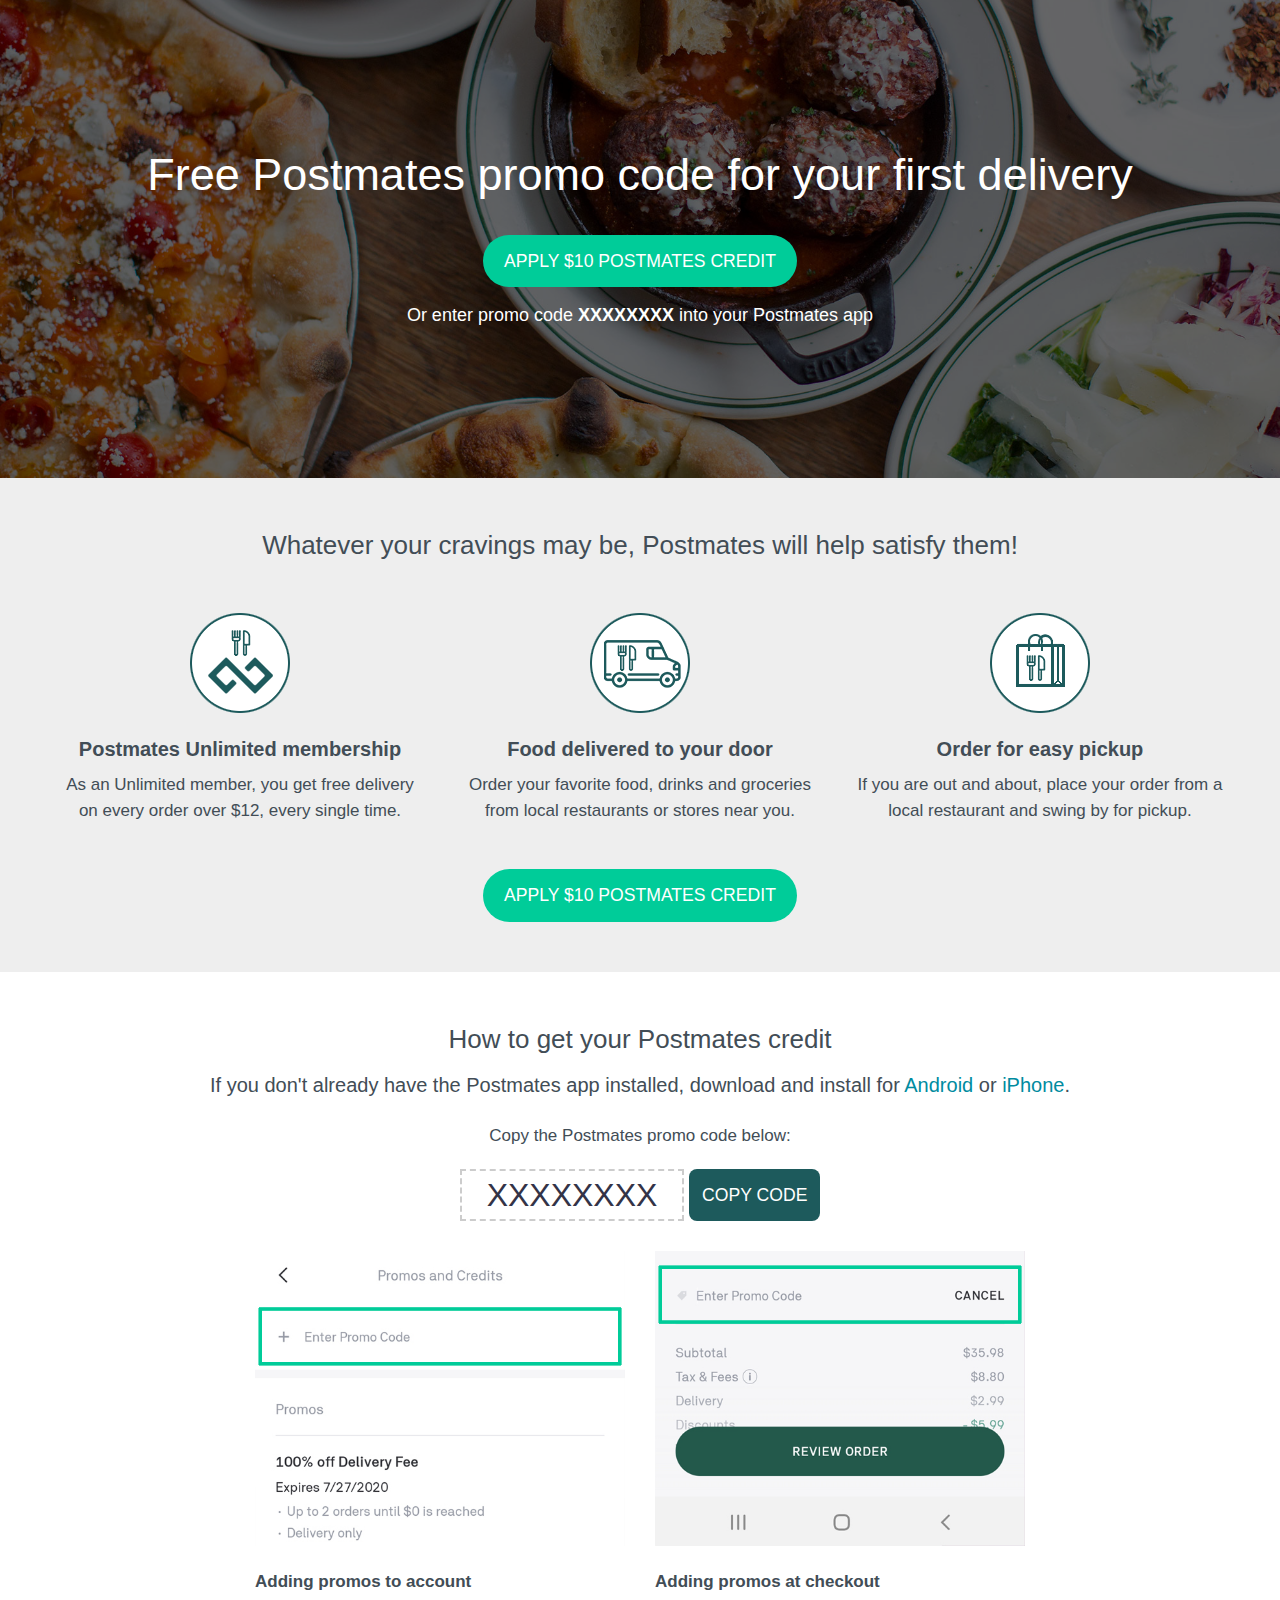
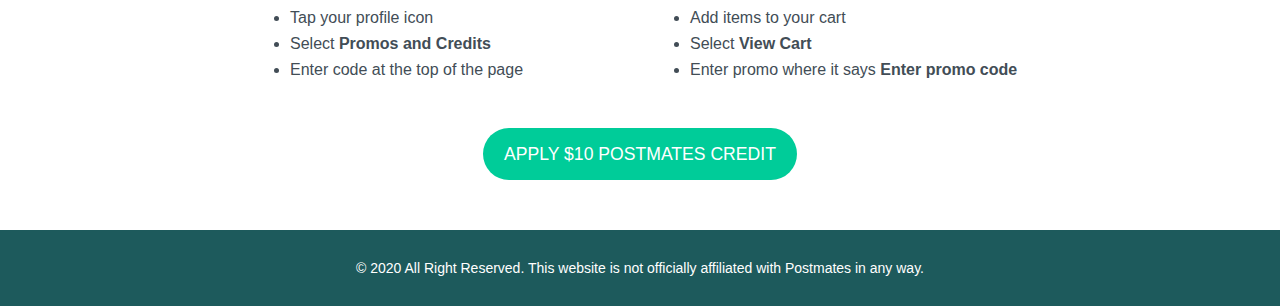
==== commit 477f4c2c: "Update index.html" ====
--- a/index.html
+++ b/index.html
@@ -135,7 +135,7 @@
                   </div>
                   <div class="col col-sm-4">
                     <div id="content-c321833" class="csc-default">
-                      <div class="csc-textpic csc-textpic-center csc-textpic-above"><img src="images/enter-code-snip-lyftdojo.jpg" data-in-lg-src="images/enter-code-snip-lyftdojo.jpg" data-in-sm-src="images/enter-code-snip-lyftdojo.jpg" data-in-md-src="images/enter-code-snip-lyftdojo.jpg" data-in-xs-src="images/enter-code-snip-lyftdojo.jpg" data-in-xxs-src="images/enter-code-snip-lyftdojo.jpg" data-in-xl-src="images/enter-code-snip-lyftdojo.jpg" class="rimg" alt="Enter promo code LYFTDOJO" title="Enter promo code LYFTDOJO"> </div>
+                      <div class="csc-textpic csc-textpic-center csc-textpic-above"><img src="images/promo-checkout-screen.jpg" data-in-lg-src="images/promo-checkout-screen.jpg" data-in-sm-src="images/promo-checkout-screen.jpg" data-in-md-src="images/promo-checkout-screen.jpg" data-in-xs-src="images/promo-checkout-screen.jpg" data-in-xxs-src="images/promo-checkout-screen.jpg" data-in-xl-src="images/promo-checkout-screen.jpg" class="rimg" alt="Adding promos at checkout" title="Adding promos at checkout"> </div>
                     </div>
                     <div id="content-c321838" class="csc-default">
                       <p style="margin-bottom:10px"><strong>Adding promos at checkout</strong></p>
